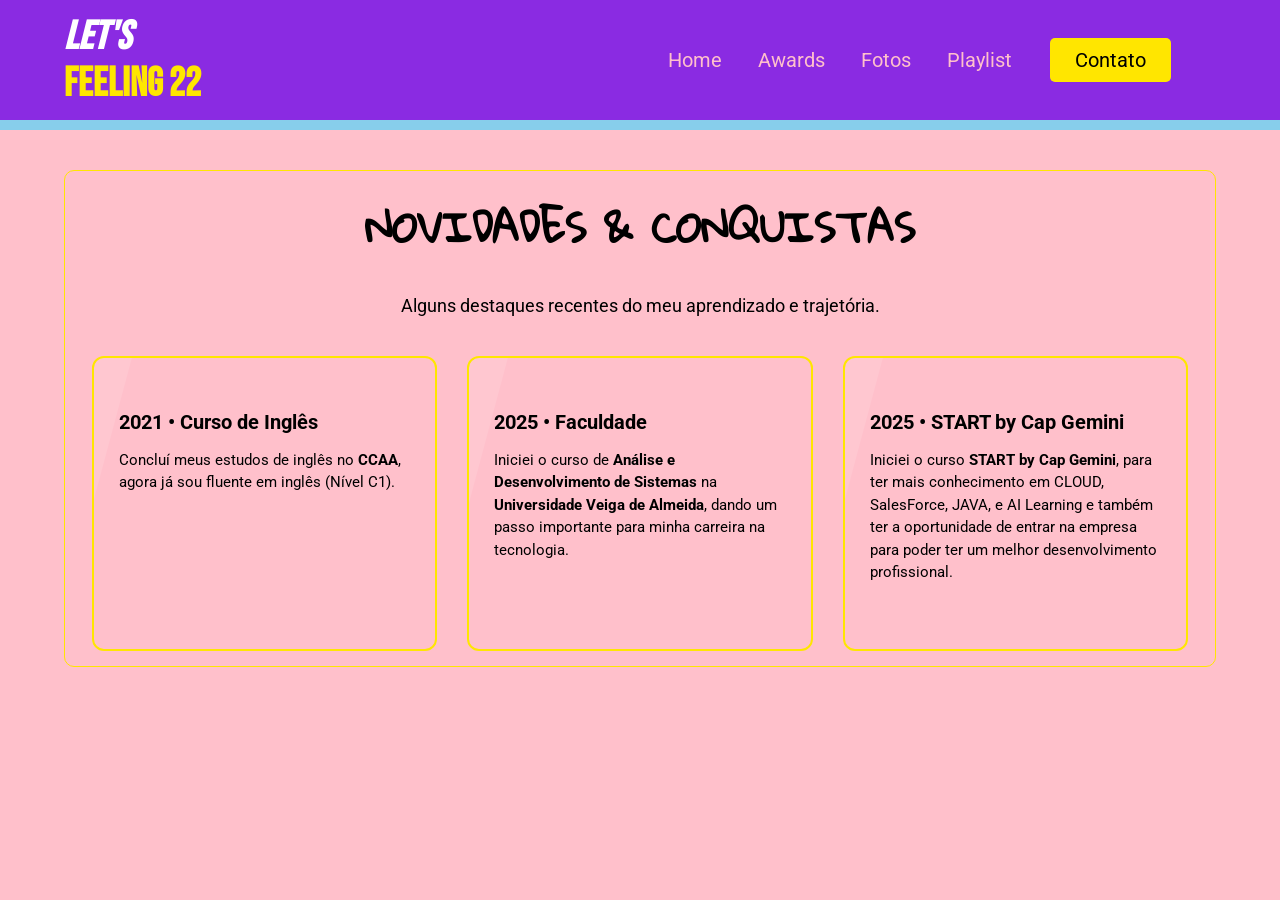
==== awards.html @ 31162fea "Add files via upload" ====
<!DOCTYPE html>
<html lang="pt-br">
<head>
    <meta charset="UTF-8">
    <meta name="viewport" content="width=device-width, initial-scale=1.0">
    <title>Novidades</title>
    <link rel="icon" type="image/PNG" href="../img/Logo22.png">
    <link rel="stylesheet" href="../css/estilo.css">
</head>
<body>
    
    <header class="navbar">
        <div class="logo">
            <div class="logo1">
                <h1>Let's</h1> 
            </div>
            <div class="logo2">
                <h1>Feeling 22</h1>
            </div>
        </div> 

        <div class="menu">
            <a href="index.html">Home</a>
            <a href="awards.html">Awards</a>
            <a href="fotos.html">Fotos</a>
            <a href="playlist.html">Playlist</a>
            <a id="botao" href="formulario.html">Contato</a>
        </div>
    </header>

  <section class="novidades-section">
    <h3>NOVIDADES & CONQUISTAS</h3>
    <p>Alguns destaques recentes do meu aprendizado e trajetória.</p>

    <div class="novidades-grid">
    <div class="novidade-card">
    <h4>2021 • Curso de Inglês</h4>
    <p>Concluí meus estudos de inglês no <strong>CCAA</strong>, agora já sou fluente em inglês (Nível C1).</p>
    </div>

    <div class="novidade-card">
    <h4>2025 • Faculdade</h4>
        <p>Iniciei o curso de <strong>Análise e Desenvolvimento de Sistemas</strong> na <strong>Universidade Veiga de Almeida</strong>, dando um passo importante para minha carreira na tecnologia.</p>
    </div>

    <div class="novidade-card">
    <h4>2025 • START by Cap Gemini</h4>
    <p>Iniciei o curso <strong>START by Cap Gemini</strong>, para ter mais conhecimento em CLOUD, SalesForce, JAVA, e AI Learning e também ter a oportunidade de entrar na empresa para poder ter um melhor desenvolvimento profissional.</p>
    </div>
    </div>
  </section>


</body>
</html>
---- css/estilo.css ----
@import url('https://fonts.googleapis.com/css2?family=Lobster&family=Roboto:ital,wght@0,100..900;1,100..900&display=swap');
@import url('https://fonts.googleapis.com/css2?family=Gloria+Hallelujah&family=Montserrat:ital,wght@1,700&display=swap'); 
@import url('https://fonts.googleapis.com/css2?family=Bebas+Neue&display=swap');

* {
    box-sizing: border-box;
}

body {
    margin: 0;
    font-family: 'Roboto', sans-serif;
    background: #FFC0CB;
    color: #333;
}

.navbar {
    height: 130px;
    background: #8A2BE2;
    display: flex;
    flex-flow: row wrap;
    justify-content: center;
    align-items: center;
    border-bottom: 10px solid #87ceeb;
}

.logo {
    flex: 20%;
    text-align: left;
    margin-left: 5%;
}

.logo1 {
  font-family: "Bebas Neue", cursive;
  font-optical-sizing: auto;
  font-size: 20px;
  font-weight: 700;
  font-style: italic;
  Color: white;
  margin-bottom: 0;
}

.logo2 {
  font-family: "Bebas Neue", cursive;
  font-weight: 400;
  font-style: bold;
  font-size: 20px;
  color: #FFE600;
  margin-top: -2px;
}

.logo1, .logo2 {
 margin: 0;
  padding: 0;
  line-height: 0.5;  
}

.menu {

    flex: 70%;
    text-align: right;
    padding: 20px;
    font-style: bold;
}

.menu a {
    color: #FFC0CB;
    text-decoration: none;
    font-size: 20px;
    padding: 20px 16px;
}

.menu a:hover {
    color: #FFE600;
    border-top: 4px solid #FFE600;
}

#botao {
    background: #FFE600;
    padding: 10px 25px;
    color: black;
    border-radius: 5px;
    margin-right: 10%;
    margin-left: 2%;
}

#botao:hover {
    border: none;
    background: #FFE600;
}

.header {
    display: flex;
    flex-flow: row wrap;
    height: 600px;
    background: #FFE600;
}

.cabecalho {
    flex: 40%;
    margin-left: 10%;
    margin-top: 70px;
}

.cabecalho h2 {
    font-weight: 500;
    margin-top: -15px;
    font-family: 'Bebas Neue', cursive;
    color:#FFFF;
     font-size: 100px;
}

.cabecalho p {
    color: #272727;
    text-align: left;
    margin-top: -25px;
}

.img {
    margin-right: 5%;
    flex: 40%;
    text-align: center;
    margin-top: 38px;
}

.contato {
    display: inline-block;
    background: #8A2BE2;
    padding: 20px;
    color: #FFC0CB;
    text-transform: uppercase;
    border-radius: 5px;
    text-decoration: none;
    margin-top: 15px;
}

.contato:hover {
    background: #87ceeb;
    color: #8A2BE2;
}

section {
    display: inline-block;
    margin-top: -20px;
    border-radius: 10px;
    margin-left: 5%;
    margin-right: 5%;
    height: auto;
    padding: 5%;
    text-align: center;
    background: #FFC0CB;
}

.section_index {
    display: flex;
    flex-flow: row wrap;
    margin-top: 0px;
    border-radius: 10px;
    margin-right: 5%;
    height: auto;
    padding: 5%;
    text-align: left;
    background: #FFC0CB;
}

section h3 {
    width: 100%;
    font-size: 30px;
    margin: 0;
    font-family: "Gloria Hallelujah", cursive;
    font-weight: bold;
    color: black;
}

#agencia {
    font-family: 'Roboto', sans-serif;
    font-size: 15px;
    font-weight: 500;
    color: #555;
}

.secao {
    display: flex;
    margin-top: 40px;
    flex-direction: column;
    justify-content: center;
    align-items: center;
    text-align: center;
    min-height: 70vh;
    
}

.tipos-contato {
    display: flex;
    justify-content: center;
    align-items: center;
    gap: 20px;
    margin-top: 5%;
    flex-wrap: wrap;
}

.cartao {
    width: 200px;
    padding: 20px;
    border: 1px solid #FFE600;
    border-radius: 10px;
    cursor: pointer;
    min-height: 160px;
    text-align: center;
    color: #333;
    display: block;
    background: #00FFFF;
}

.texto-cartao {
    display: block;
}

.cartao-oculto {
    display: none;
}

.cartao:hover img {
    background: #f8ec7a;
    display: none;
}

.cartao:hover .texto-cartao {
    display: none;
}

.cartao:hover .cartao-oculto {
    display: block;
    color: black;
}

.formulario-wrapper {
     display: flex;
    margin-top: 40px;
    flex-direction: column;
    justify-content: center;
    align-items: center;
    text-align: center;
    min-height: 70vh;
}

.formulario {
    max-width: 450px;
    margin: 10px;
    padding: 20px;
    border: 1px solid #FFE600;
    border-radius: 10px;
    background: #FFC0CB;
    text-align: center;
}

.formulario h3 {
    font-family: "Gloria Hallelujah", cursive;
    color: #FFE600;
    margin-bottom: 20px;
}

.formulario form {
    display: flex;
    flex-direction: column;
    gap: 15px;
    margin-bottom: 0;
}

.formulario input,
.formulario textarea {
    padding: 10px;
    border: 1px solid #FFE600;
    border-radius: 5px;
    font-size: 16px;
    width: 100%;
    background: #FFC0CB;
    color: #333;
}

.formulario button {
    background: black;
    color: #FFC0CB;
    padding: 12px;
    border: none;
    border-radius: 5px;
    cursor: pointer;
    font-size: 18px;
    margin-bottom: 0;
}

.formulario button:hover {
    background: black;
}

.sobre {
    border: 1px solid #FFE600;
    max-width: 900px;
    margin: 60px auto;
    padding: 0 20px;
    text-align: center;
    border-radius: 10px;
    background: #FFC0CB;
}

.titulo {
    font-family: "Gloria Hallelujah", cursive;
    font-size: 32px;
    color: black;
    margin-bottom: 20px;
}

.sobre p {
    font-size: 16px;
    color: #1a1a1a;
    line-height: 1.6;
    margin-bottom: 15px;
}

.novidades-section {
    padding: 15px 2.1%;
    text-align: center;
    display: flex;
    flex-direction: column;
    background: #FFC0CB;
    margin-top: 40px;
    border: 1px solid #FFE600;

}

.novidades-section h3 {
    font-size: 40px;
    font-family: "Gloria Hallelujah", cursive;
    color: black;
    margin-bottom: 10px;
}

.novidades-section p {
    font-size: 18px;
    color: black;
    margin-bottom: 40px;
}

.novidades-grid {
    display: grid;
    grid-template-columns: repeat(auto-fit, minmax(280px, 1fr));
    gap: 30px;
}

.novidade-card {
    background: #FFC0CB;
    border: 2px solid #FFE600;
    border-radius: 12px;
    padding: 25px;
    text-align: left;
    transition: 0.3s;
    cursor: pointer;
    position: relative;
    overflow: hidden;
    color: black;
}

.novidade-card:hover {
    background: #8A2BE2;
    color: white;
    transform: translateY(-6px) scale(1.02);
    box-shadow: 0 8px 18px rgba(0, 0, 0, 0.2);
    height: 100%;
}

.novidade-card::before {
    content: "";
    position: absolute;
    top: 0;
    left: -100%;
    width: 100%;
    height: 100%;
    background: rgba(255, 255, 255, 0.1);
    transition: 0.5s;
    transform: skewX(-15deg);
}

.novidade-card:hover::before {
    left: 100%;
}

.novidade-card h4 {
    margin-bottom: 10px;
    color: inherit;
    font-size: 20px;
}

.novidade-card p {
    font-size: 15px;
    line-height: 1.5;
    color: inherit;
}

.codigo-colapsado {
  max-height: 150px;   
  overflow: hidden;
  position: relative;
  cursor: pointer;
  font-family: monospace;
  font-size: 14px;
  background: #8A2BE2;
  color: white;
  padding: 10px;
  line-height: 0.8;
  border-radius: 12px;

}

.codigo-colapsado::after {
  content: "";
  position: absolute;
  bottom: 0;
  left: 0;
  height: 40px;
  background: linear-gradient(to top, #111, transparent);
}

.codigo-colapsado.expandido {
  max-height: none;
}

.codigo-colapsado.expandido::after {
  display: none;
}

.comentario { /* Seção Comentários */
    background: #FFC0CB;
    border: none;
    border-radius: 15px;
    padding: 15px;
    margin: 20px 0;
}

.comentario strong { /* Dimensiona o texto dentro do comentário */
    display: inline-block;
    margin-bottom: 5px;
}

.tabela-musicas{
width:100%;
border-collapse:collapse;
margin-top:10px;
}

.tabela-musicas th,
.tabela-musicas td{
border:1px solid #FFE600;
padding:6px;
text-align:left;
}

.tabela-musicas th{
background:#8A2BE2;
color:white;
}

.tabela-musicas tr:nth-child(even){
background:#f5b7d3;
}

.barra-pesquisa{
display:flex;
justify-content:center;
margin:20px 0;
}

#pesquisa{
width:60%;
padding:10px;
border-radius:10px;
border:2px solid #FFE600;
font-size:16px;
}

#galeria {
    display: flex;
    flex-wrap: wrap;
    justify-content: center;
    gap: 20px;
    margin: 30px auto;
    max-width: 1200px;
}

#galeria img {
    width: 250px;
    height: 250px;
    object-fit: cover; /* mantém proporção da foto sem distorcer */
    border: 3px solid #FFE600;
    border-radius: 10px;
    transition: transform 0.3s, box-shadow 0.3s;
    cursor: pointer;
}

#galeria img:hover {
    transform: scale(1.05);
    box-shadow: 0 8px 20px rgba(0,0,0,0.3);
}

/* Seção da galeria */
.secao-galeria {
    background: #FFC0CB; /* mesmo fundo das seções */
    padding: 40px 10px;
    border: 2px solid #FFE600;
    border-radius: 15px;
    margin: 40px 5%;
    text-align: center;
}

.secao-galeria h3 {
    font-family: "Gloria Hallelujah", cursive;
    color: black;
    font-size: 40px;
    margin-bottom: 20px;
}

#modal-foto {
    display: none; /* começa escondido */
    position: fixed;
    z-index: 9999;
    left: 0;
    top: 0;
    width: 100%;
    height: 100%;
    background: rgba(0,0,0,0.8);
    justify-content: center;
    align-items: center;
}

#modal-foto img {
    max-width: 90%;
    max-height: 90%;
    border-radius: 10px;
    box-shadow: 0 8px 20px rgba(0,0,0,0.5);
    transition: transform 0.3s;
}

#modal-foto img:hover {
    transform: scale(1.02);
}

#modal-foto .fechar {
    position: absolute;
    top: 20px;
    right: 30px;
    color: #fff;
    font-size: 40px;
    font-weight: bold;
    cursor: pointer;
}
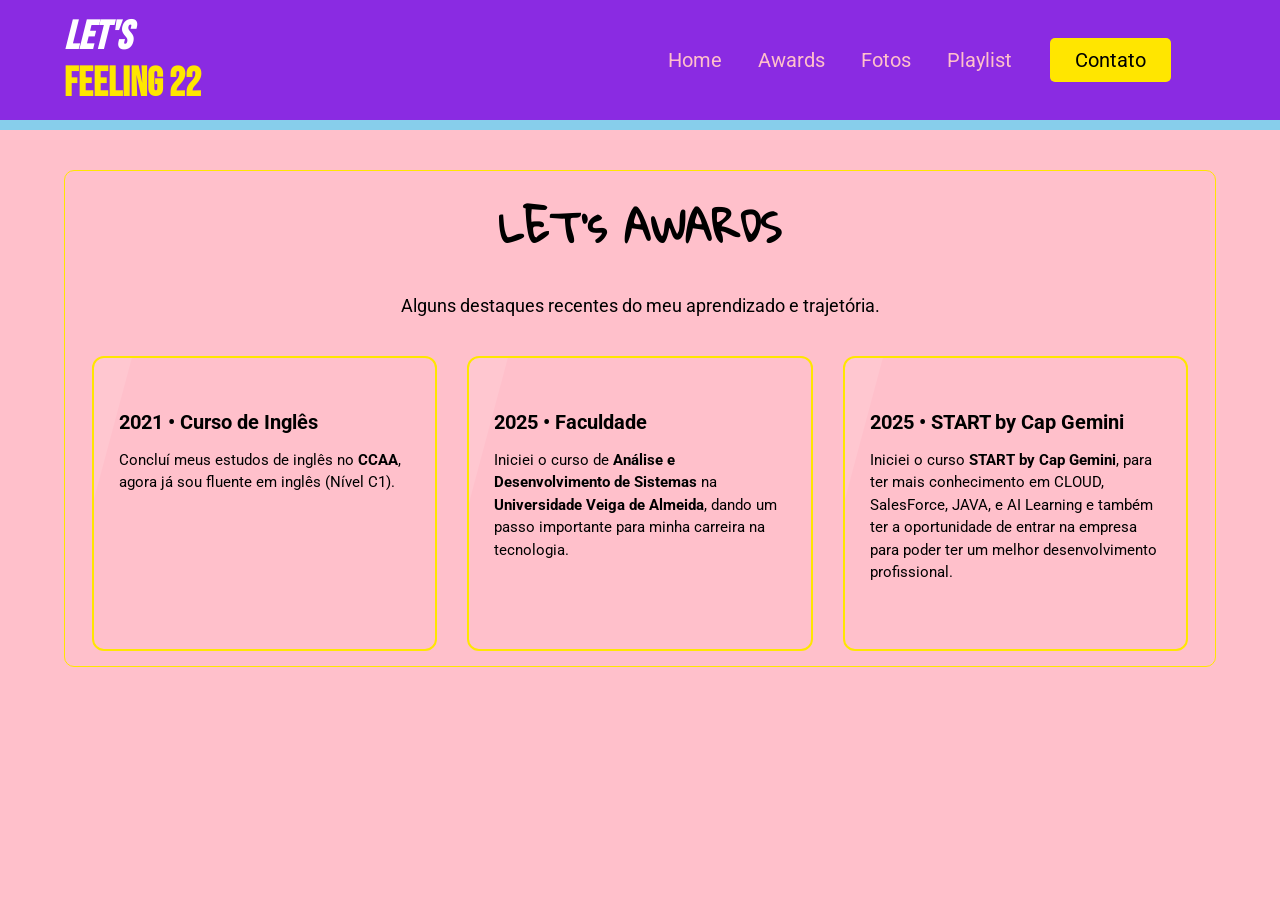
==== commit 3335f69b: "Update awards.html" ====
--- a/awards.html
+++ b/awards.html
@@ -3,9 +3,9 @@
 <head>
     <meta charset="UTF-8">
     <meta name="viewport" content="width=device-width, initial-scale=1.0">
-    <title>Novidades</title>
-    <link rel="icon" type="image/PNG" href="../img/Logo22.png">
-    <link rel="stylesheet" href="../css/estilo.css">
+    <title>Awards</title>
+    <link rel="icon" type="image/PNG" href="img/Logo22.png">
+    <link rel="stylesheet" href="css/estilo.css">
 </head>
 <body>
     
@@ -29,7 +29,7 @@
     </header>
 
   <section class="novidades-section">
-    <h3>NOVIDADES & CONQUISTAS</h3>
+    <h3>LET's AWARDS</h3>
     <p>Alguns destaques recentes do meu aprendizado e trajetória.</p>
 
     <div class="novidades-grid">
--- a/css/estilo.css
+++ b/css/estilo.css
@@ -400,7 +400,7 @@
   overflow: hidden;
   position: relative;
   cursor: pointer;
-  font-family: monospace;
+  font-family: "Roboto", sans-serif;
   font-size: 14px;
   background: #8A2BE2;
   color: white;
@@ -460,6 +460,7 @@
 
 .tabela-musicas tr:nth-child(even){
 background:#f5b7d3;
+color:black;
 }
 
 .barra-pesquisa{
@@ -550,4 +551,4 @@
     font-size: 40px;
     font-weight: bold;
     cursor: pointer;
-}+}
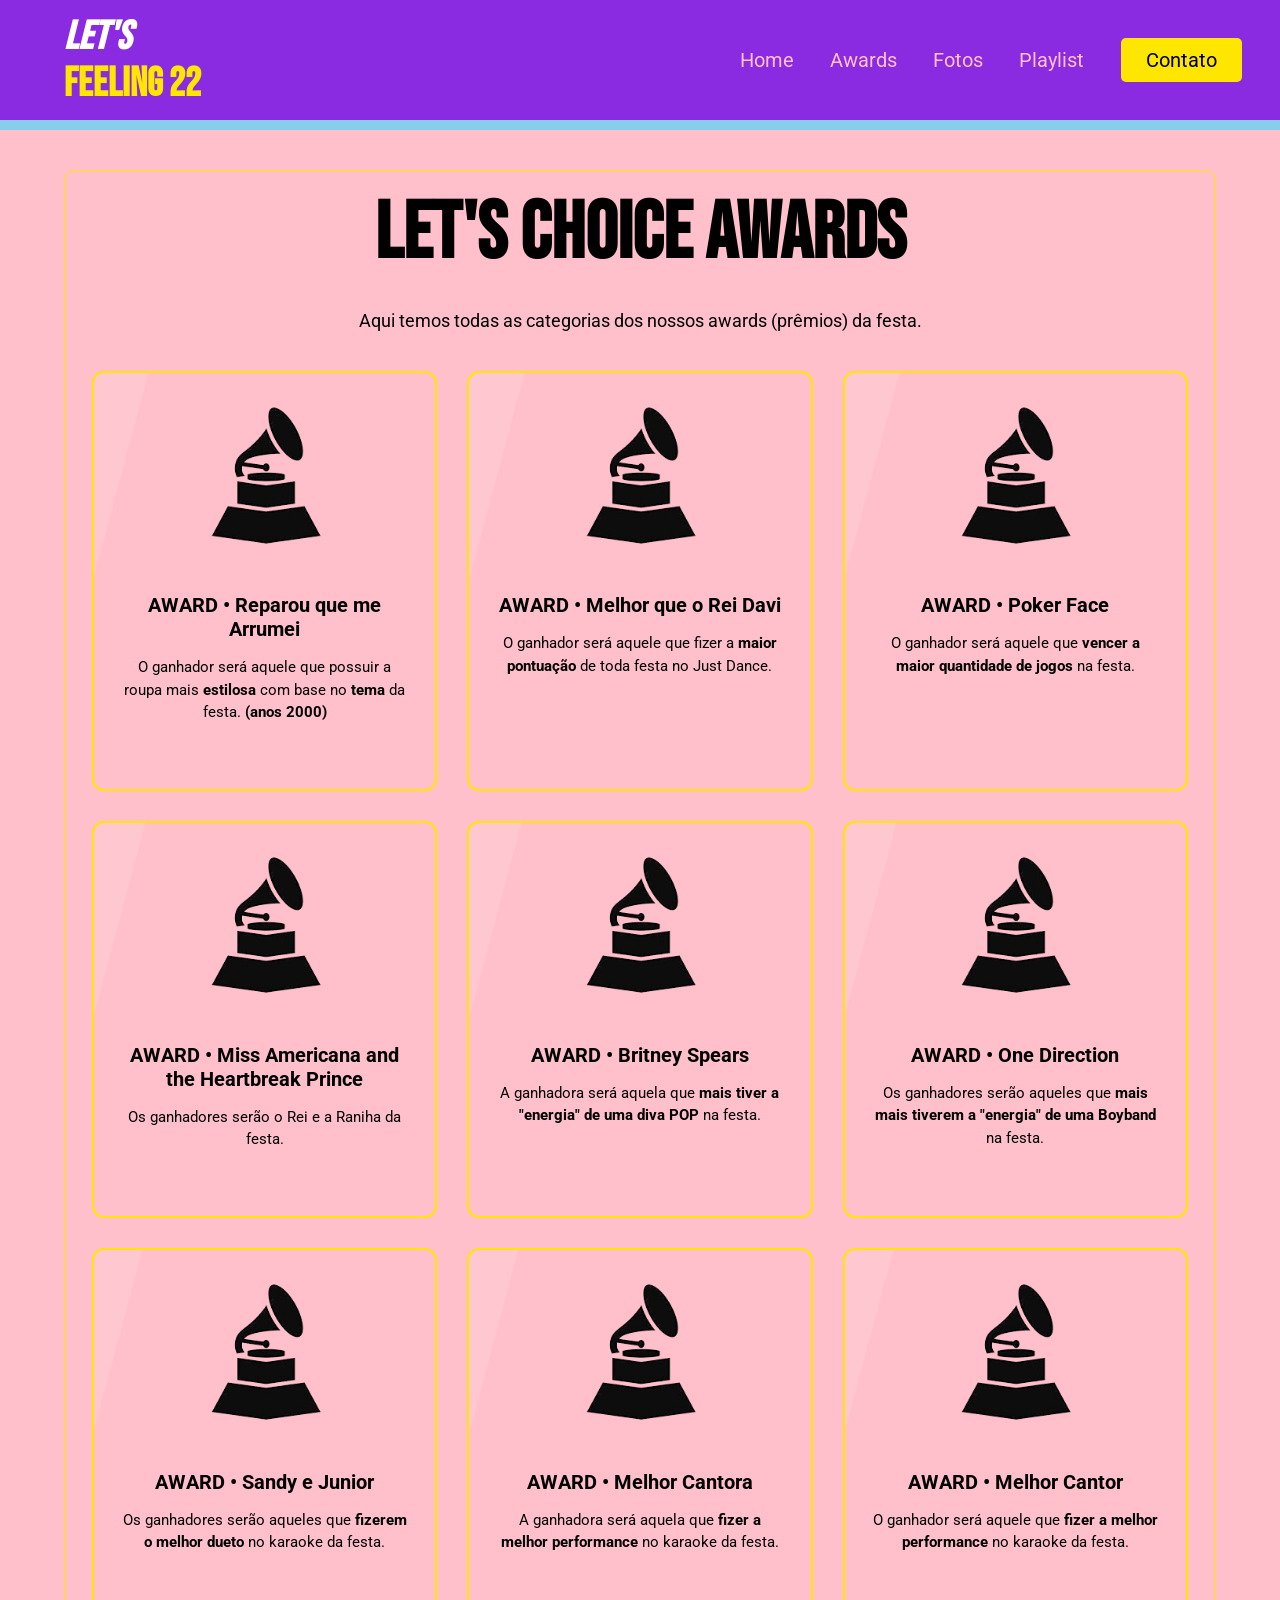
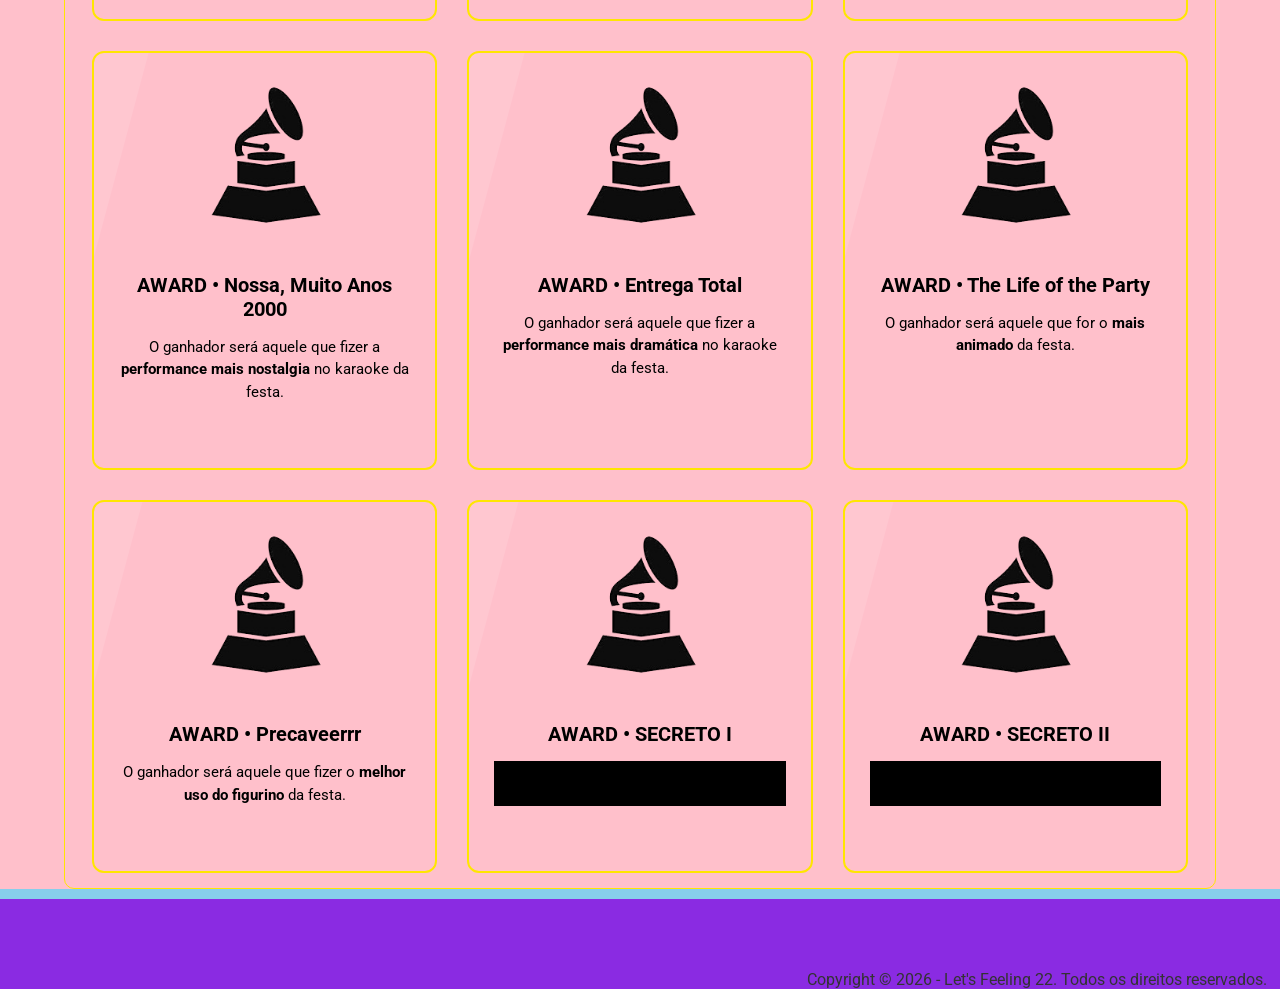
==== commit cf283106: "Add files via upload" ====
--- a/awards.html
+++ b/awards.html
@@ -28,28 +28,104 @@
         </div>
     </header>
 
-  <section class="novidades-section">
-    <h3>LET's AWARDS</h3>
-    <p>Alguns destaques recentes do meu aprendizado e trajetória.</p>
+  <section class="awards-playlist-section">
+    <h3>LET'S CHOICE AWARDS</h3>
+    <p>Aqui temos todas as categorias dos nossos awards (prêmios) da festa.</p>
 
-    <div class="novidades-grid">
-    <div class="novidade-card">
-    <h4>2021 • Curso de Inglês</h4>
-    <p>Concluí meus estudos de inglês no <strong>CCAA</strong>, agora já sou fluente em inglês (Nível C1).</p>
-    </div>
+    <div class="awards-playlist-grid">
+        <div class="awards-playlist-card">
+            <img class="awards-img" src="img/shadow_grammy.png">
+            <h4>AWARD • Reparou que me Arrumei</h4>
+            <p>O ganhador será aquele que possuir a roupa mais <strong>estilosa</strong> com base no <strong>tema</strong> da festa. <strong>(anos 2000)</strong></p>
+        </div>
 
-    <div class="novidade-card">
-    <h4>2025 • Faculdade</h4>
-        <p>Iniciei o curso de <strong>Análise e Desenvolvimento de Sistemas</strong> na <strong>Universidade Veiga de Almeida</strong>, dando um passo importante para minha carreira na tecnologia.</p>
-    </div>
+        <div class="awards-playlist-card">
+            <img class="awards-img" src="img/shadow_grammy.png">
+            <h4>AWARD • Melhor que o Rei Davi</h4>
+            <p>O ganhador será aquele que fizer a <strong>maior pontuação</strong> de toda festa no Just Dance.</p>
+        </div>
 
-    <div class="novidade-card">
-    <h4>2025 • START by Cap Gemini</h4>
-    <p>Iniciei o curso <strong>START by Cap Gemini</strong>, para ter mais conhecimento em CLOUD, SalesForce, JAVA, e AI Learning e também ter a oportunidade de entrar na empresa para poder ter um melhor desenvolvimento profissional.</p>
-    </div>
+        <div class="awards-playlist-card">
+            <img class="awards-img" src="img/shadow_grammy.png">
+            <h4>AWARD • Poker Face</h4>
+            <p>O ganhador será aquele que <strong>vencer a maior quantidade de jogos</strong> na festa.</p>
+        </div>
+
+        <div class="awards-playlist-card">
+            <img class="awards-img" src="img/shadow_grammy.png">
+            <h4>AWARD • Miss Americana and the Heartbreak Prince </h4>
+            <p>Os ganhadores serão o Rei e a Raniha da festa.</p>
+        </div>
+
+        <div class="awards-playlist-card">
+            <img class="awards-img" src="img/shadow_grammy.png">
+            <h4>AWARD • Britney Spears</h4>
+            <p>A ganhadora será aquela que <strong>mais tiver a "energia" de uma diva POP</strong> na festa.</p>
+        </div>
+
+        <div class="awards-playlist-card">
+            <img class="awards-img" src="img/shadow_grammy.png">
+            <h4>AWARD • One Direction</h4>
+            <p>Os ganhadores serão aqueles que <strong>mais mais tiverem a "energia" de uma Boyband</strong> na festa.</p>
+        </div>
+
+        <div class="awards-playlist-card">
+            <img class="awards-img" src="img/shadow_grammy.png">
+            <h4>AWARD • Sandy e Junior</h4>
+            <p>Os ganhadores serão aqueles que <strong>fizerem o melhor dueto</strong> no karaoke da festa.</p>
+        </div>
+
+        <div class="awards-playlist-card">
+            <img class="awards-img" src="img/shadow_grammy.png">
+            <h4>AWARD • Melhor Cantora</h4>
+            <p>A ganhadora será aquela que <strong>fizer a melhor performance</strong> no karaoke da festa.</p>
+        </div>
+
+        <div class="awards-playlist-card">
+            <img class="awards-img" src="img/shadow_grammy.png">
+            <h4>AWARD • Melhor Cantor</h4>
+            <p>O ganhador será aquele que <strong>fizer a melhor performance</strong> no karaoke da festa.</p>
+        </div>
+
+        <div class="awards-playlist-card">
+            <img class="awards-img" src="img/shadow_grammy.png">
+            <h4>AWARD • Nossa, Muito Anos 2000</h4>
+            <p>O ganhador será aquele que fizer a <strong>performance mais nostalgia</strong> no karaoke da festa.</p>
+        </div>
+
+        <div class="awards-playlist-card">
+            <img class="awards-img" src="img/shadow_grammy.png">
+            <h4>AWARD • Entrega Total</h4>
+            <p>O ganhador será aquele que fizer a <strong>performance mais dramática</strong> no karaoke da festa.</p>
+        </div>
+
+        <div class="awards-playlist-card">
+            <img class="awards-img" src="img/shadow_grammy.png">
+            <h4>AWARD • The Life of the Party</h4>
+            <p>O ganhador será aquele que for o<strong> mais animado</strong> da festa.</p>
+        </div>
+
+        <div class="awards-playlist-card">
+            <img class="awards-img" src="img/shadow_grammy.png">
+            <h4>AWARD • Precaveerrr</h4>
+            <p>O ganhador será aquele que fizer o <strong>melhor uso do figurino</strong> da festa.</p>
+        </div>
+
+        <div class="awards-playlist-card">
+            <img class="awards-img" src="img/shadow_grammy.png">
+            <h4>AWARD • SECRETO I</h4>
+            <p style="background: black">Não adianta querer ver mudando a cor da letra não seu enxerido</p>
+        </div>
+
+        <div class="awards-playlist-card">
+            <img class="awards-img" src="img/shadow_grammy.png">
+            <h4>AWARD • SECRETO II </h4>
+            <p style="background: black">Não adianta querer ver mudando a cor da letra não seu enxerido II</p>
+        </div>
     </div>
   </section>
-
-
+  <footer class="footer">
+        <p>Copyright © 2026 - Let's Feeling 22. Todos os direitos reservados.</p>
+    </footer>
 </body>
 </html>
--- a/css/estilo.css
+++ b/css/estilo.css
@@ -79,20 +79,21 @@
     padding: 10px 25px;
     color: black;
     border-radius: 5px;
-    margin-right: 10%;
+    margin-right: 2%;
     margin-left: 2%;
 }
 
 #botao:hover {
     border: none;
-    background: #FFE600;
+    background: #87ceeb;
+    color: #8A2BE2;
 }
 
 .header {
     display: flex;
     flex-flow: row wrap;
     height: 600px;
-    background: #FFE600;
+    background: #8A2BE2;;
 }
 
 .cabecalho {
@@ -104,7 +105,7 @@
 .cabecalho h2 {
     font-weight: 500;
     margin-top: -15px;
-    font-family: 'Bebas Neue', cursive;
+    font-family: "Bebas Neue", cursive;
     color:#FFFF;
      font-size: 100px;
 }
@@ -112,7 +113,7 @@
 .cabecalho p {
     color: #272727;
     text-align: left;
-    margin-top: -25px;
+    margin-top: -60px;
 }
 
 .img {
@@ -166,7 +167,7 @@
     width: 100%;
     font-size: 30px;
     margin: 0;
-    font-family: "Gloria Hallelujah", cursive;
+    font-family: "Bebas Neue", cursive;
     font-weight: bold;
     color: black;
 }
@@ -247,15 +248,15 @@
     max-width: 450px;
     margin: 10px;
     padding: 20px;
-    border: 1px solid #FFE600;
+    border: 2px solid #FFE600;
     border-radius: 10px;
-    background: #FFC0CB;
+    background: #87ceeb;
     text-align: center;
 }
 
 .formulario h3 {
     font-family: "Gloria Hallelujah", cursive;
-    color: #FFE600;
+    color: black;
     margin-bottom: 20px;
 }
 
@@ -278,8 +279,8 @@
 }
 
 .formulario button {
-    background: black;
-    color: #FFC0CB;
+    background: #8A2BE2;
+    color: white;
     padding: 12px;
     border: none;
     border-radius: 5px;
@@ -303,7 +304,7 @@
 }
 
 .titulo {
-    font-family: "Gloria Hallelujah", cursive;
+    font-family: "Bebas Neue", cursive;
     font-size: 32px;
     color: black;
     margin-bottom: 20px;
@@ -316,7 +317,7 @@
     margin-bottom: 15px;
 }
 
-.novidades-section {
+.awards-playlist-section {
     padding: 15px 2.1%;
     text-align: center;
     display: flex;
@@ -327,26 +328,32 @@
 
 }
 
-.novidades-section h3 {
-    font-size: 40px;
-    font-family: "Gloria Hallelujah", cursive;
+.awards-playlist-section h3 {
+    font-size: 80px;
+    font-family: "Bebas Neue", cursive;
     color: black;
     margin-bottom: 10px;
 }
 
-.novidades-section p {
+.awards-playlist-section p {
     font-size: 18px;
     color: black;
     margin-bottom: 40px;
 }
 
-.novidades-grid {
+.awards-playlist-grid {
     display: grid;
     grid-template-columns: repeat(auto-fit, minmax(280px, 1fr));
     gap: 30px;
 }
 
-.novidade-card {
+.awards-img {
+    width: 200px;
+    margin-bottom: 10px; 
+    margin-left: 16%;
+}
+
+.awards-playlist-card {
     background: #FFC0CB;
     border: 2px solid #FFE600;
     border-radius: 12px;
@@ -359,7 +366,7 @@
     color: black;
 }
 
-.novidade-card:hover {
+.awards-playlist-card:hover {
     background: #8A2BE2;
     color: white;
     transform: translateY(-6px) scale(1.02);
@@ -367,7 +374,7 @@
     height: 100%;
 }
 
-.novidade-card::before {
+.awards-playlist-card::before {
     content: "";
     position: absolute;
     top: 0;
@@ -379,20 +386,22 @@
     transform: skewX(-15deg);
 }
 
-.novidade-card:hover::before {
+.awards-playlist-card:hover::before {
     left: 100%;
 }
 
-.novidade-card h4 {
+.awards-playlist-card h4 {
     margin-bottom: 10px;
     color: inherit;
     font-size: 20px;
-}
-
-.novidade-card p {
+    text-align: center;
+}
+
+.awards-playlist-card p {
     font-size: 15px;
     line-height: 1.5;
     color: inherit;
+    text-align: center;
 }
 
 .codigo-colapsado {
@@ -427,7 +436,7 @@
   display: none;
 }
 
-.comentario { /* Seção Comentários */
+.comentario { 
     background: #FFC0CB;
     border: none;
     border-radius: 15px;
@@ -460,7 +469,7 @@
 
 .tabela-musicas tr:nth-child(even){
 background:#f5b7d3;
-color:black;
+color: black;
 }
 
 .barra-pesquisa{
@@ -501,8 +510,66 @@
     box-shadow: 0 8px 20px rgba(0,0,0,0.3);
 }
 
+/* esconder input original */
+#fileInput{
+    display:none;
+}
+
+/* botão escolher arquivo */
+.botao-arquivo{
+    background: #FFC0CB;
+    border: 2px solid #FFE600;
+    border-radius: 12px;
+    padding: 10px;
+    text-align: center;
+    transition: 0.3s;
+    cursor: pointer;
+    position: relative;
+    overflow: hidden;
+    color: black;
+    font-weight: bold;
+}
+
+/* hover */
+.botao-arquivo:hover{
+    background: #8A2BE2;
+    color: white;
+    transform: translateY(-6px) scale(1.02);
+    box-shadow: 0 8px 18px rgba(0, 0, 0, 0.2);
+    height: 100%;
+    font-weight: bold;
+}
+
+/* botão enviar */
+#uploadBtn{
+    background: #FFC0CB;
+    border: 2px solid #FFE600;
+    border-radius: 12px;
+    padding: 10px;
+    text-align: center;
+    transition: 0.3s;
+    cursor: pointer;
+    position: relative;
+    overflow: hidden;
+    color: black;
+    font-weight: bold;
+    font-size: 16px; 
+}
+
+/* hover */
+#uploadBtn:hover{
+    background: #8A2BE2;
+    color: white;
+    transform: translateY(-6px) scale(1.02);
+    box-shadow: 0 8px 18px rgba(0, 0, 0, 0.2);
+    height: 100%;
+    font-weight: bold;
+}
+
 /* Seção da galeria */
 .secao-galeria {
+    display: flex;
+    flex-direction: column;
     background: #FFC0CB; /* mesmo fundo das seções */
     padding: 40px 10px;
     border: 2px solid #FFE600;
@@ -512,9 +579,9 @@
 }
 
 .secao-galeria h3 {
-    font-family: "Gloria Hallelujah", cursive;
-    color: black;
-    font-size: 40px;
+    font-family: "Bebas Neue", cursive;
+    color: black;
+    font-size: 80px;
     margin-bottom: 20px;
 }
 
@@ -552,3 +619,16 @@
     font-weight: bold;
     cursor: pointer;
 }
+
+.footer {
+    height: 100px;
+    background: #8A2BE2;
+    display: flex;
+    flex-flow: row wrap;
+    justify-content: right;
+    padding-bottom: -100px;
+    padding-top: 70px;
+    padding-right: 1%;
+    align-content: center;
+     border-top: 10px solid #87ceeb; 
+}
